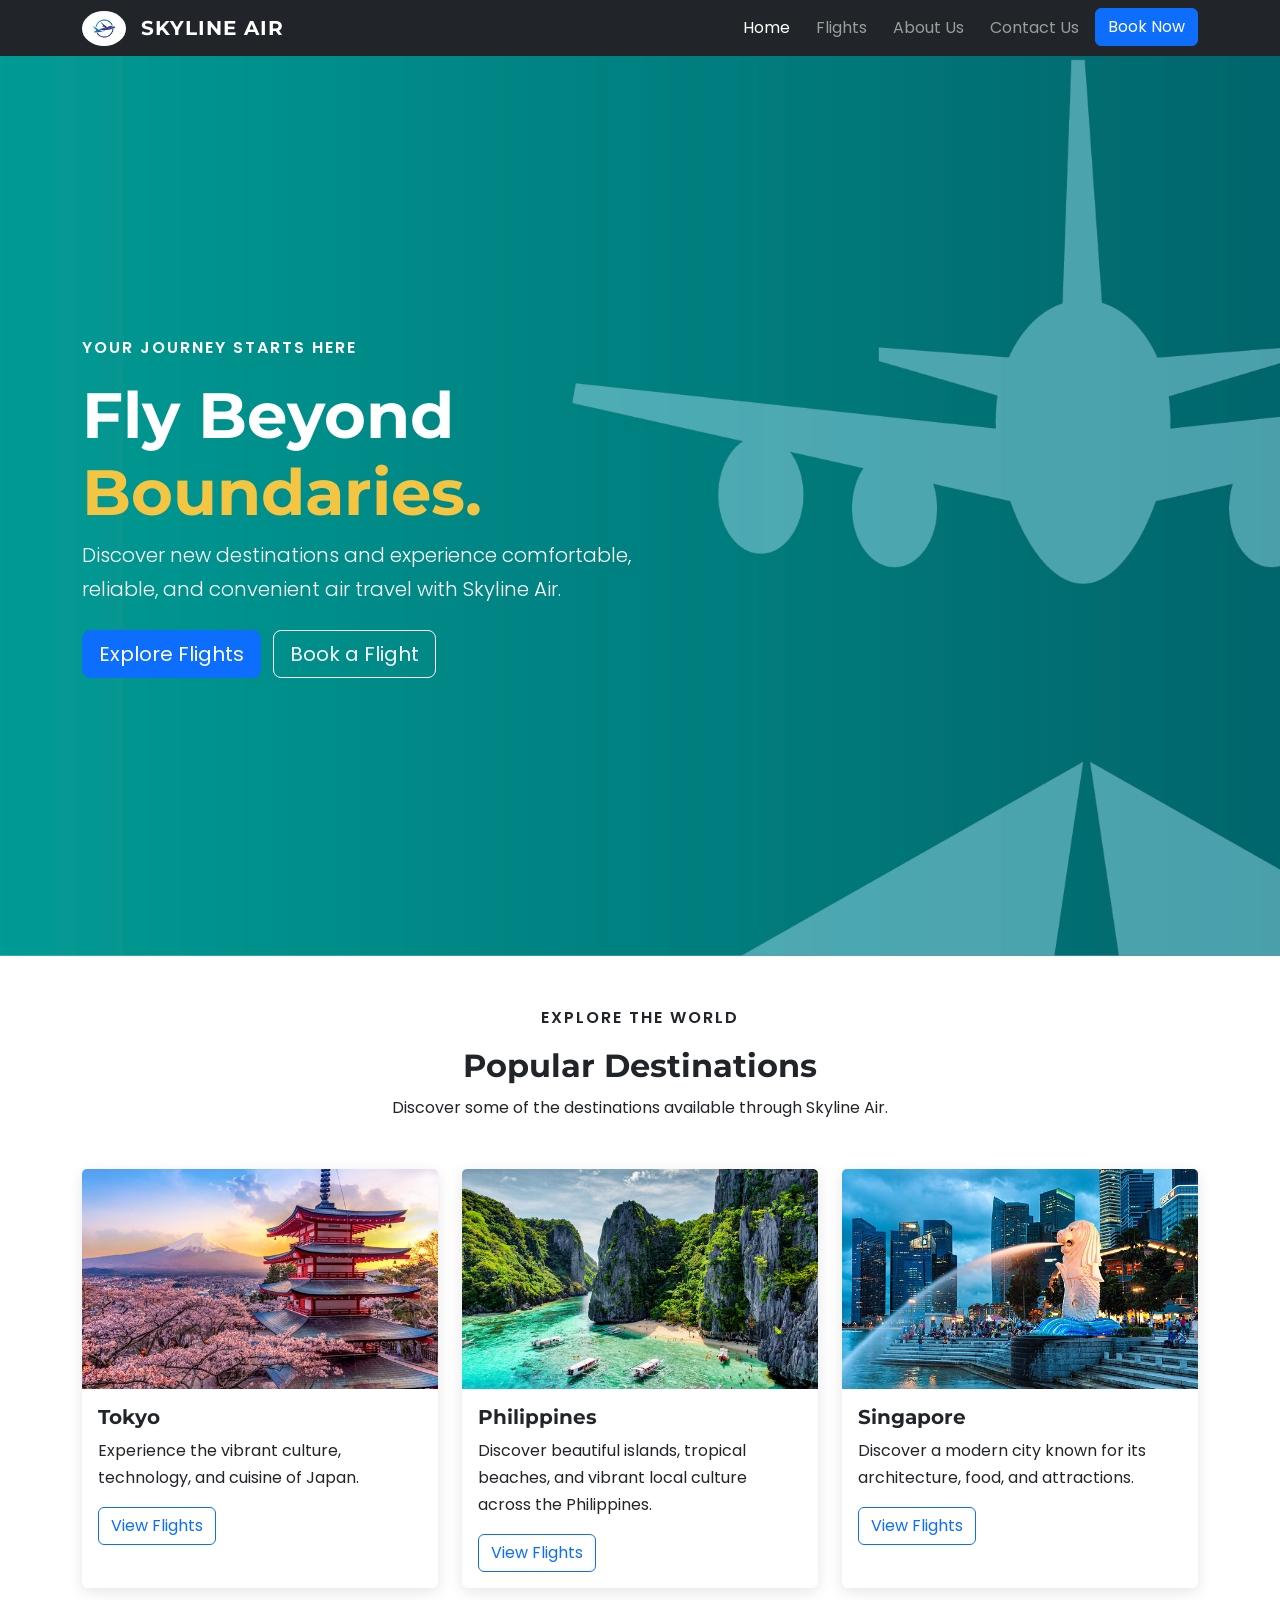
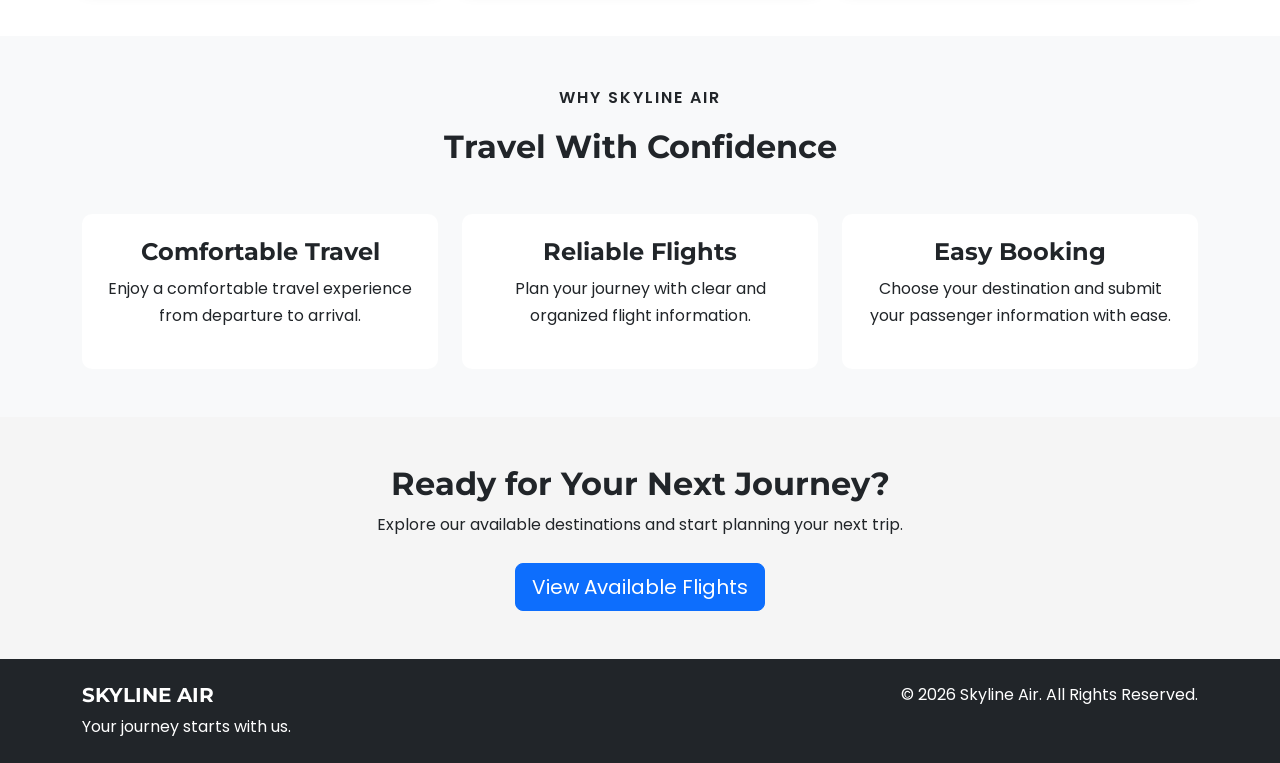
==== index.html @ 116a4843 "Added capstone 1 files" ====
<!DOCTYPE html>
<html lang="en">

<head>
    <meta charset="UTF-8">
    <meta name="viewport" content="width=device-width, initial-scale=1.0">

    <title>Skyline Air | Home</title>

    <!-- Bootstrap CSS -->
    <link
        href="https://cdn.jsdelivr.net/npm/bootstrap@5.3.3/dist/css/bootstrap.min.css"
        rel="stylesheet">

    <!-- Google Fonts -->
    <link rel="preconnect" href="https://fonts.googleapis.com">
    <link rel="preconnect" href="https://fonts.gstatic.com" crossorigin>
    <link
        href="https://fonts.googleapis.com/css2?family=Montserrat:wght@400;500;600;700&family=Poppins:wght@400;500;600;700&display=swap"
        rel="stylesheet">

    <!-- Custom CSS -->
    <link rel="stylesheet" href="styles.css">
</head>

<body>

    <!-- Navbar -->
    <nav class="navbar navbar-expand-lg navbar-dark bg-dark">
        <div class="container">

            <img src="images/logo.jpg" class="logo">

            <a class="navbar-brand fw-bold" href="index.html">
                SKYLINE AIR
            </a>

            <button
                class="navbar-toggler"
                type="button"
                data-bs-toggle="collapse"
                data-bs-target="#navbarNav"
                aria-controls="navbarNav"
                aria-expanded="false"
                aria-label="Toggle navigation">
                <span class="navbar-toggler-icon"></span>
            </button>

            <div class="collapse navbar-collapse" id="navbarNav">

                <ul class="navbar-nav ms-auto">

                    <li class="nav-item">
                        <a class="nav-link active" href="index.html">Home</a>
                    </li>

                    <li class="nav-item">
                        <a class="nav-link" href="flights.html">Flights</a>
                    </li>

                    <li class="nav-item">
                        <a class="nav-link" href="about.html">About Us</a>
                    </li>

                    <li class="nav-item">
                        <a class="nav-link" href="contact.html">Contact Us</a>
                    </li>

                    <li class="nav-item ms-lg-2">
                        <a class="btn btn-primary" href="booking.html">
                            Book Now
                        </a>
                    </li>

                </ul>

            </div>
        </div>
    </nav>


    <!-- Hero Section -->
    <section class="hero-section">

    <div class="container">
        <div class="row align-items-center min-vh-100">

            <div class="col-lg-7">

                <p class="hero-subtitle">
                    YOUR JOURNEY STARTS HERE
                </p>

                <h1 class="display-3 fw-bold">
                    Fly Beyond
                    <span class="text-primary">Boundaries.</span>
                </h1>

                <p class="lead">
                    Discover new destinations and experience comfortable,
                    reliable, and convenient air travel with Skyline Air.
                </p>

                <div class="mt-4">

                    <a href="flights.html" class="btn btn-primary btn-lg me-2">
                        Explore Flights
                    </a>

                    <a href="booking.html" class="btn btn-outline-light btn-lg">
                        Book a Flight
                    </a>

                </div>

            </div>

        </div>
    </div>

</section>


    <!-- Popular Destinations -->
    <section class="py-5">

        <div class="container">

            <div class="text-center mb-5">

                <p class="section-subtitle">
                    EXPLORE THE WORLD
                </p>

                <h2 class="fw-bold">
                    Popular Destinations
                </h2>

                <p>
                    Discover some of the destinations available through
                    Skyline Air.
                </p>

            </div>


            <div class="row g-4">

                <!-- Tokyo -->
                <div class="col-md-6 col-lg-4">

                    <div class="card destination-card h-100">

                        <img
                            src="images/tokyo.jpg"
                            class="card-img-top"
                            alt="Tokyo">

                        <div class="card-body">

                            <h5 class="card-title fw-bold">
                                Tokyo
                            </h5>

                            <p class="card-text">
                                Experience the vibrant culture, technology,
                                and cuisine of Japan.
                            </p>

                            <a href="flights.html" class="btn btn-outline-primary">
                                View Flights
                            </a>

                        </div>

                    </div>

                </div>


                <!-- Philippines -->
                <div class="col-md-6 col-lg-4">

                    <div class="card destination-card h-100">

                        <img
                            src="images/philippines.jpg"
                            class="card-img-top"
                            alt="Philippines">

                        <div class="card-body">

                            <h5 class="card-title fw-bold">
                                Philippines
                            </h5>

                            <p class="card-text">
                                Discover beautiful islands, tropical beaches, and
                                vibrant local culture across the Philippines.
                            </p>

                            <a href="flights.html" class="btn btn-outline-primary">
                                View Flights
                            </a>

                        </div>

                    </div>

                </div>

                <!-- Singapore -->
                <div class="col-md-6 col-lg-4">

                    <div class="card destination-card h-100">

                        <img
                            src="images/singapore.jpg"
                            class="card-img-top"
                            alt="Singapore">

                        <div class="card-body">

                            <h5 class="card-title fw-bold">
                                Singapore
                            </h5>

                            <p class="card-text">
                                Discover a modern city known for its
                                architecture, food, and attractions.
                            </p>

                            <a href="flights.html" class="btn btn-outline-primary">
                                View Flights
                            </a>

                        </div>

                    </div>

                </div>

            </div>

        </div>

    </section>


    <!-- Why Choose Us -->
    <section class="py-5 bg-light">

        <div class="container">

            <div class="text-center mb-5">

                <p class="section-subtitle">
                    WHY SKYLINE AIR
                </p>

                <h2 class="fw-bold">
                    Travel With Confidence
                </h2>

            </div>


            <div class="row g-4 text-center">

                <div class="col-md-4">

                    <div class="feature-box p-4">

                        <h4 class="fw-bold">
                            Comfortable Travel
                        </h4>

                        <p>
                            Enjoy a comfortable travel experience from
                            departure to arrival.
                        </p>

                    </div>

                </div>


                <div class="col-md-4">

                    <div class="feature-box p-4">

                        <h4 class="fw-bold">
                            Reliable Flights
                        </h4>

                        <p>
                            Plan your journey with clear and organized
                            flight information.
                        </p>

                    </div>

                </div>


                <div class="col-md-4">

                    <div class="feature-box p-4">

                        <h4 class="fw-bold">
                            Easy Booking
                        </h4>

                        <p>
                            Choose your destination and submit your passenger
                            information with ease.
                        </p>

                    </div>

                </div>

            </div>

        </div>

    </section>


    <!-- Call To Action -->
    <section class="cta-section py-5">

        <div class="container text-center">

            <h2 class="fw-bold">
                Ready for Your Next Journey?
            </h2>

            <p class="mb-4">
                Explore our available destinations and start planning
                your next trip.
            </p>

            <a href="flights.html" class="btn btn-primary btn-lg">
                View Available Flights
            </a>

        </div>

    </section>


    <!-- Footer -->
    <footer class="bg-dark text-white py-4">

        <div class="container">

            <div class="row">

                <div class="col-md-6">

                    <h5 class="fw-bold">
                        SKYLINE AIR
                    </h5>

                    <p>
                        Your journey starts with us.
                    </p>

                </div>

                <div class="col-md-6 text-md-end">

                    <p class="mb-0">
                        © 2026 Skyline Air. All Rights Reserved.
                    </p>

                </div>

            </div>

        </div>

    </footer>


    <!-- Bootstrap JavaScript Bundle
         Required only for the responsive navbar toggler -->
    <script
        src="https://cdn.jsdelivr.net/npm/bootstrap@5.3.3/dist/js/bootstrap.bundle.min.js">
    </script>

</body>

</html>
---- styles.css ----
```css
* {
    box-sizing: border-box;
}

body {
    font-family: "Poppins", sans-serif;
    margin: 0;
}

h1,
h2,
h3,
h4,
h5,
h6,
.navbar-brand {
    font-family: "Montserrat", sans-serif;
}


/* Navbar */

.navbar-brand {
    letter-spacing: 1px;
}

.nav-link {
    margin-left: 10px;
}

.logo {
    height: 35px;
    width: auto;
    margin-right: 15px;
    border-radius: 50%;
}

.navbar {
    background-color: #212529 !important;
}



/* Hero */

.hero-section {
    background-image: url("images/hero.png");
    background-size: cover;
    background-position: center;
    background-repeat: no-repeat;
    color: white;
}

.hero-subtitle,
.section-subtitle {
    font-weight: 600;
    letter-spacing: 2px;
}

.hero-section .lead {
    max-width: 600px;
}

.text-primary {
    color: #F4C542 !important;
}


/* Destinations */

.destination-card {
    border: none;
    box-shadow: 0 4px 15px rgba(0, 0, 0, 0.1);
    transition: transform 0.3s ease;
}

.destination-card:hover {
    transform: translateY(-5px);
}

.destination-card img {
    height: 220px;
    object-fit: cover;
}


/* Features */

.feature-box {
    height: 100%;
    background-color: white;
    border-radius: 10px;
}


/* Call To Action */

.cta-section {
    background-color: #f5f5f5;
}


/* Footer */

footer p {
    margin-bottom: 0;
}


/* Mobile */

@media (max-width: 768px) {

    .hero-section {
        text-align: center;
    }

    .hero-section .lead {
        margin-left: auto;
        margin-right: auto;
    }

}


/* Flights Page */

.flights-header {
    background-color: #f5f5f5;
    padding: 80px 0;
}

.flight-card {
    border: none;
    box-shadow: 0 4px 15px rgba(0, 0, 0, 0.1);
    transition: transform 0.3s ease;
}

.flight-card:hover {
    transform: translateY(-5px);
}

.flight-card img {
    height: 220px;
    object-fit: cover;
}

.details-header {
    background-color: #198754;
    color: white;
    padding: 70px 0;
}

.details-header h1 {
    font-family: 'Montserrat', sans-serif;
    font-weight: 700;
}

.details-header p {
    font-family: 'Poppins', sans-serif;
    margin-bottom: 0;
}

.flight-detail-card {
    background-color: #ffffff;
    padding: 30px;
    border-radius: 12px;
    box-shadow: 0 4px 15px rgba(0, 0, 0, 0.08);
}

.flight-detail-card h2 {
    font-family: 'Montserrat', sans-serif;
    font-weight: 700;
    margin-bottom: 15px;
}

.flight-detail-card p {
    font-family: 'Poppins', sans-serif;
}

.flight-info {
    margin: 20px 0;
}

.flight-info p {
    margin-bottom: 8px;
}

.booking-header {
    background-color: #198754;
    color: white;
    padding: 70px 0;
}

.booking-header h1 {
    font-family: 'Montserrat', sans-serif;
    font-weight: 700;
}

.booking-header p {
    font-family: 'Poppins', sans-serif;
    margin-bottom: 0;
}

.booking-form {
    background-color: #ffffff;
    padding: 40px;
    border-radius: 12px;
    box-shadow: 0 4px 15px rgba(0, 0, 0, 0.08);
}

.booking-form h2 {
    font-family: 'Montserrat', sans-serif;
    font-weight: 700;
    margin-bottom: 10px;
}

.booking-form .form-label {
    font-family: 'Poppins', sans-serif;
    font-weight: 500;
}

.booking-form .form-control,
.booking-form .form-select {
    font-family: 'Poppins', sans-serif;
    padding: 12px;
}

.booking-form .btn {
    font-family: 'Poppins', sans-serif;
    font-weight: 600;
}

.about-header {
    background-color: #198754;
    color: white;
    padding: 70px 0;
}

.about-header h1 {
    font-family: 'Montserrat', sans-serif;
    font-weight: 700;
}

.about-header p {
    font-family: 'Poppins', sans-serif;
    margin-bottom: 0;
}

.about-image {
    width: 100%;
    height: 400px;
    object-fit: cover;
}

.about-values {
    background-color: #f8f9fa;
}

.about-values h2,
.about-values h3,
section h2 {
    font-family: 'Montserrat', sans-serif;
    font-weight: 700;
}

section p {
    font-family: 'Poppins', sans-serif;
    line-height: 1.7;
}

.value-card {
    background-color: #ffffff;
    padding: 30px;
    border-radius: 12px;
    box-shadow: 0 4px 15px rgba(0, 0, 0, 0.08);
}

.value-card h2,
.value-card h3 {
    margin-bottom: 15px;
}

.contact-header {
    background-color: #198754;
    color: white;
    padding: 70px 0;
}

.contact-header h1 {
    font-family: 'Montserrat', sans-serif;
    font-weight: 700;
}

.contact-header p {
    font-family: 'Poppins', sans-serif;
    margin-bottom: 0;
}

.contact-info {
    margin-top: 30px;
}

.contact-item {
    margin-bottom: 25px;
}

.contact-item h5 {
    font-family: 'Montserrat', sans-serif;
    font-weight: 600;
    margin-bottom: 5px;
}

.contact-item p {
    font-family: 'Poppins', sans-serif;
    margin-bottom: 0;
}

.contact-form {
    background-color: #ffffff;
    padding: 35px;
    border-radius: 12px;
    box-shadow: 0 4px 15px rgba(0, 0, 0, 0.08);
}

.contact-form h2 {
    font-family: 'Montserrat', sans-serif;
    font-weight: 700;
    margin-bottom: 10px;
}

.contact-form .form-label {
    font-family: 'Poppins', sans-serif;
    font-weight: 500;
}

.contact-form .form-control {
    font-family: 'Poppins', sans-serif;
    padding: 12px;
}


.social-media {
    background-color: #f8f9fa;
}

.social-media h2 {
    font-family: 'Montserrat', sans-serif;
    font-weight: 700;
    margin-bottom: 10px;
}

.social-media p {
    font-family: 'Poppins', sans-serif;
}

.social-links {
    display: flex;
    justify-content: center;
    flex-wrap: wrap;
    gap: 15px;
    margin-top: 25px;
}

.social-link {
    text-decoration: none;
    color: #ffffff;
    background-color: #198754;
    padding: 12px 25px;
    border-radius: 25px;
    font-family: 'Poppins', sans-serif;
    font-weight: 500;
    transition: 0.3s;
}

.social-link:hover {
    background-color: #146c43;
    color: #ffffff;
}
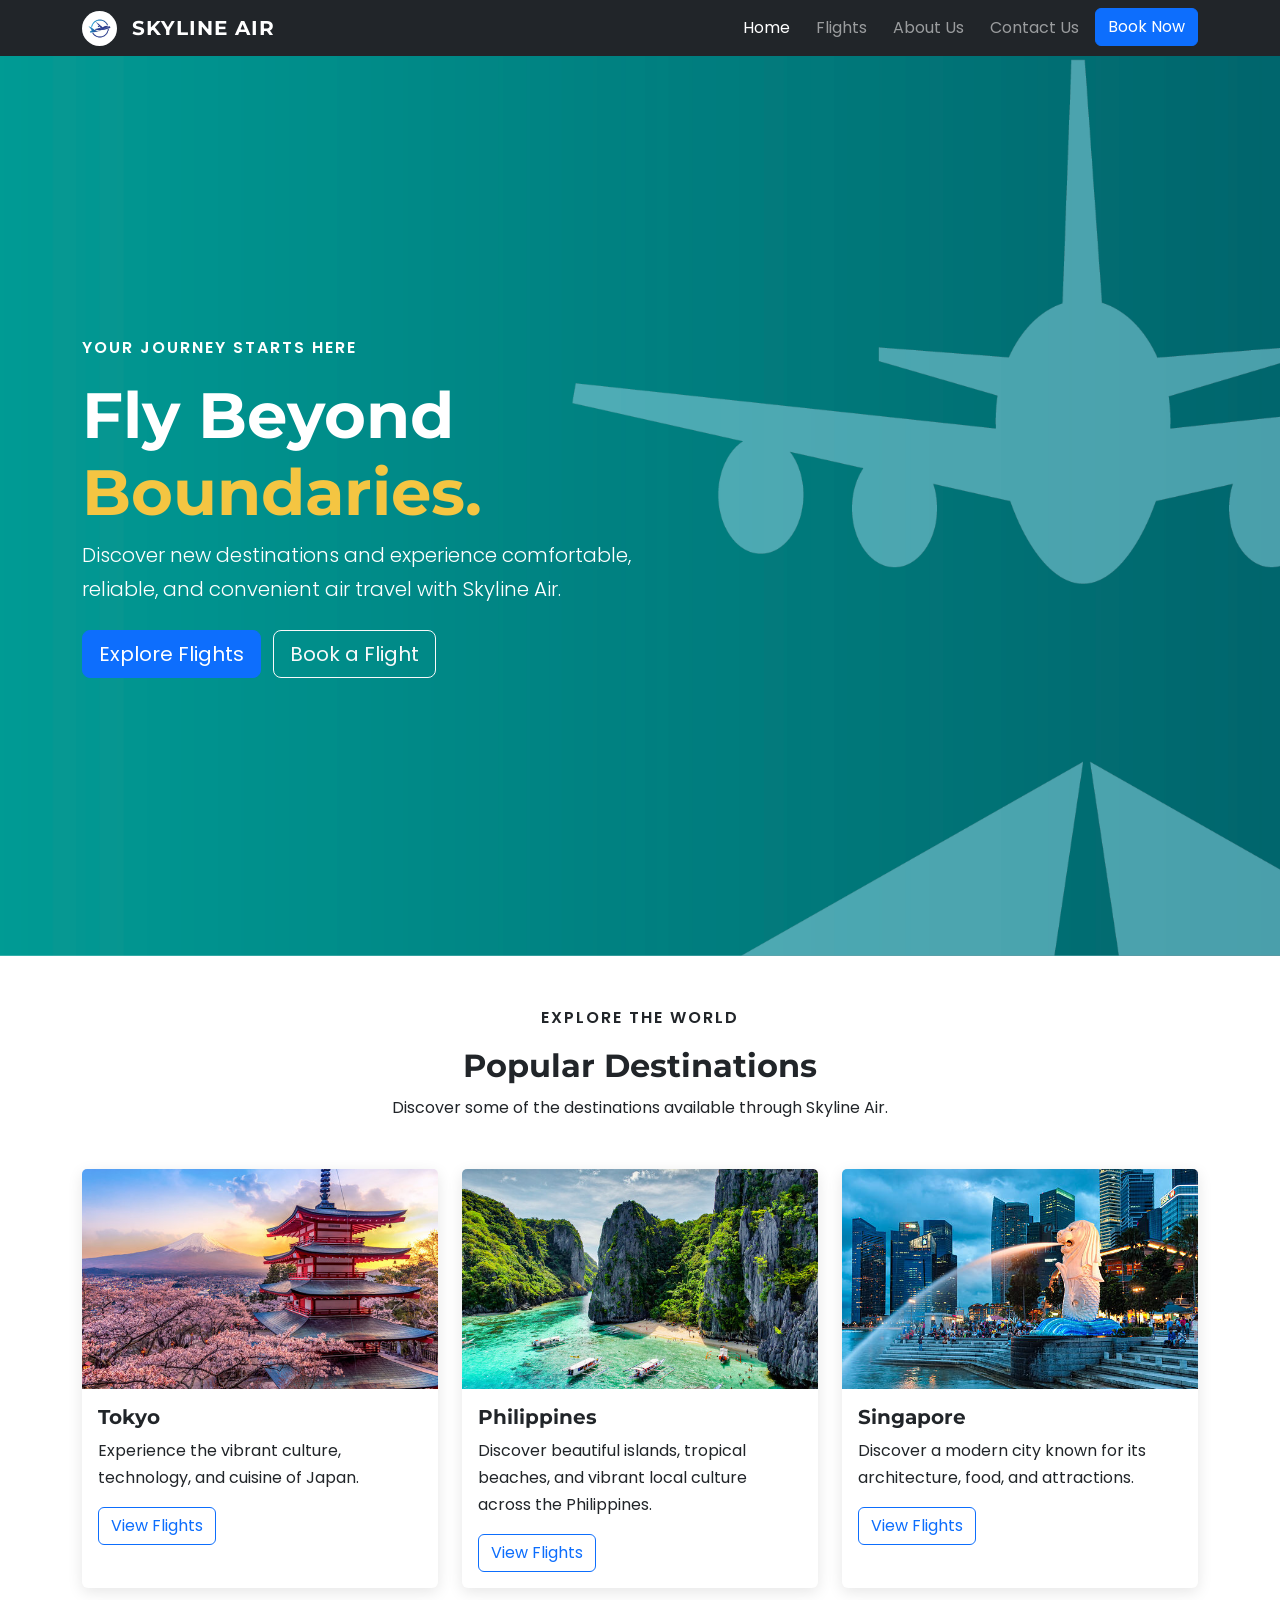
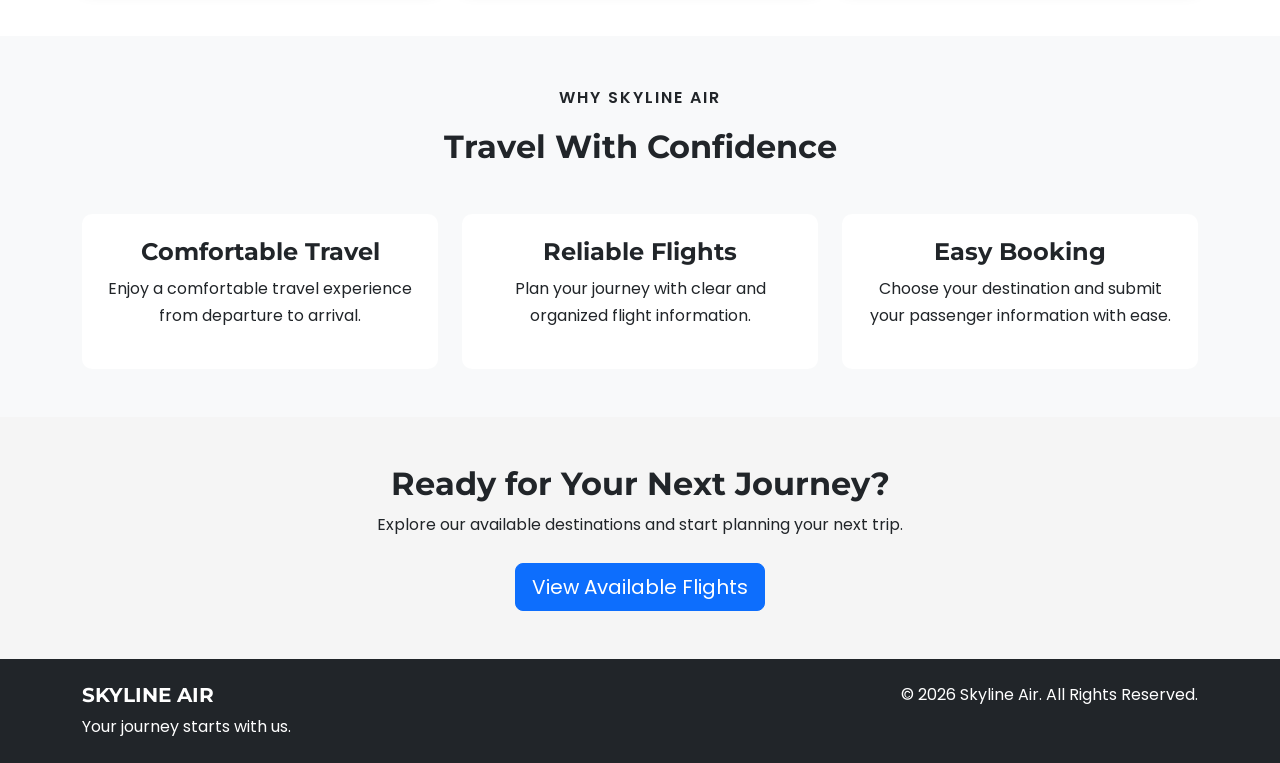
==== commit f11fc8f3: "Revision for capstone 1" ====
--- a/index.html
+++ b/index.html
@@ -35,7 +35,7 @@
                 SKYLINE AIR
             </a>
 
-            <button
+           <button
                 class="navbar-toggler"
                 type="button"
                 data-bs-toggle="collapse"
@@ -43,8 +43,11 @@
                 aria-controls="navbarNav"
                 aria-expanded="false"
                 aria-label="Toggle navigation">
+
                 <span class="navbar-toggler-icon"></span>
+
             </button>
+
 
             <div class="collapse navbar-collapse" id="navbarNav">
 
--- a/styles.css
+++ b/styles.css
@@ -1,4 +1,16 @@
-```css
+html,
+body {
+    width: 100%;
+    max-width: 100%;
+    overflow-x: hidden;
+}
+
+img {
+    max-width: 100%;
+    height: auto;
+}
+
+css
 * {
     box-sizing: border-box;
 }
@@ -31,9 +43,10 @@
 
 .logo {
     height: 35px;
-    width: auto;
+    width: 35px;
     margin-right: 15px;
     border-radius: 50%;
+    object-fit: cover;
 }
 
 .navbar {
@@ -108,21 +121,6 @@
 }
 
 
-/* Mobile */
-
-@media (max-width: 768px) {
-
-    .hero-section {
-        text-align: center;
-    }
-
-    .hero-section .lead {
-        margin-left: auto;
-        margin-right: auto;
-    }
-
-}
-
 
 /* Flights Page */
 
@@ -145,6 +143,8 @@
     height: 220px;
     object-fit: cover;
 }
+
+/* Flight Details Page */
 
 .details-header {
     background-color: #198754;
@@ -187,6 +187,8 @@
     margin-bottom: 8px;
 }
 
+/*Booking Page*/
+
 .booking-header {
     background-color: #198754;
     color: white;
@@ -232,6 +234,8 @@
     font-weight: 600;
 }
 
+/* About Page */
+
 .about-header {
     background-color: #198754;
     color: white;
@@ -250,6 +254,7 @@
 
 .about-image {
     width: 100%;
+    max-width: 100%;
     height: 400px;
     object-fit: cover;
 }
@@ -282,6 +287,8 @@
     margin-bottom: 15px;
 }
 
+/* CONTACT PAGE */
+
 .contact-header {
     background-color: #198754;
     color: white;
@@ -289,57 +296,67 @@
 }
 
 .contact-header h1 {
-    font-family: 'Montserrat', sans-serif;
     font-weight: 700;
 }
 
 .contact-header p {
-    font-family: 'Poppins', sans-serif;
-    margin-bottom: 0;
-}
-
-.contact-info {
-    margin-top: 30px;
-}
-
-.contact-item {
-    margin-bottom: 25px;
-}
-
-.contact-item h5 {
-    font-family: 'Montserrat', sans-serif;
+    margin-bottom: 0;
+}
+
+
+/* Contact Information Cards */
+
+.contact-cards {
+    margin-top: 25px;
+}
+
+.contact-card {
+    background-color: #ffffff;
+    padding: 20px;
+    margin-bottom: 15px;
+    border-radius: 10px;
+    box-shadow: 0 3px 10px rgba(0, 0, 0, 0.08);
+}
+
+.contact-card h5 {
     font-weight: 600;
-    margin-bottom: 5px;
-}
-
-.contact-item p {
-    font-family: 'Poppins', sans-serif;
-    margin-bottom: 0;
-}
+    color: #198754;
+    margin-bottom: 8px;
+}
+
+.contact-card p {
+    margin-bottom: 0;
+}
+
+
+/* Contact Form */
 
 .contact-form {
     background-color: #ffffff;
+    width: 100%;
+    max-width: 100%;
     padding: 35px;
     border-radius: 12px;
     box-shadow: 0 4px 15px rgba(0, 0, 0, 0.08);
 }
 
 .contact-form h2 {
-    font-family: 'Montserrat', sans-serif;
     font-weight: 700;
     margin-bottom: 10px;
 }
 
 .contact-form .form-label {
-    font-family: 'Poppins', sans-serif;
     font-weight: 500;
 }
 
 .contact-form .form-control {
-    font-family: 'Poppins', sans-serif;
+    font-family: "Poppins", sans-serif;
+    width: 100%;
+    max-width: 100%;
     padding: 12px;
 }
 
+/* Social Media */
 
 .social-media {
     background-color: #f8f9fa;
@@ -377,4 +394,86 @@
 .social-link:hover {
     background-color: #146c43;
     color: #ffffff;
+}
+
+
+/* MOBILE */
+
+@media (max-width: 768px) {
+
+    .hero-section {
+        text-align: center;
+    }
+
+    .hero-section .lead {
+        margin-left: auto;
+        margin-right: auto;
+    }
+
+    .flight-detail-card {
+        padding: 20px;
+    }
+
+    .booking-form {
+        padding: 25px;
+    }
+
+    .contact-form {
+        padding: 25px;
+    }
+
+    .about-image {
+        height: 300px;
+    }
+
+}
+
+
+/* SMALL MOBILE */
+
+@media (max-width: 578px) {
+
+    .navbar-brand {
+        font-size: 16px;
+    }
+
+    .logo {
+        width: 32px;
+        height: 32px;
+        margin-right: 8px;
+    }
+
+    .hero-section {
+        padding-left: 15px;
+        padding-right: 15px;
+    }
+
+    .about-image {
+        height: 250px;
+    }
+
+    .flight-detail-card {
+        padding: 15px;
+    }
+
+    .booking-form {
+        padding: 20px;
+    }
+
+    .contact-form {
+        padding: 20px;
+    }
+
+    .contact-card {
+        padding: 18px;
+    }
+
+    .social-links {
+        gap: 10px;
+    }
+
+    .social-link {
+        padding: 10px 18px;
+    }
+
 }
